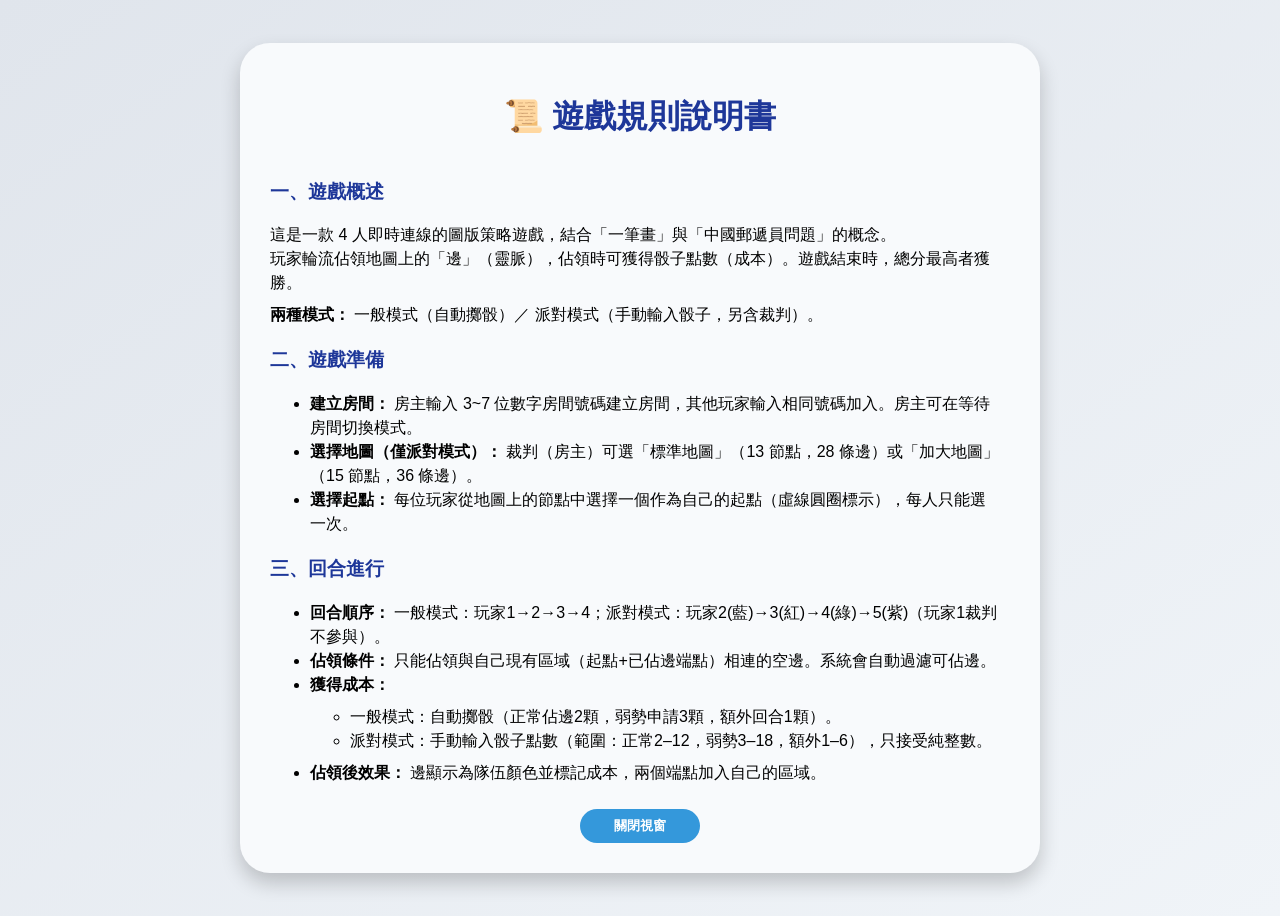
==== rules.html @ 401da44b "rules.html" ====
<!DOCTYPE html>
<html lang="zh-TW">
<head>
    <meta charset="UTF-8">
    <meta name="viewport" content="width=device-width, initial-scale=1.0">
    <title>遊戲規則 - 圖途論戰</title>
    <style>
        * {
            box-sizing: border-box;
            font-family: 'Segoe UI', Roboto, 'Helvetica Neue', sans-serif;
        }
        body {
            background: linear-gradient(145deg, #e0e5ec 0%, #f0f4f8 100%);
            padding: 20px;
            display: flex;
            justify-content: center;
            align-items: center;
            min-height: 100vh;
        }
        .rules-container {
            max-width: 800px;
            background: #f8fafc;
            border-radius: 30px;
            padding: 30px;
            box-shadow: 0 10px 20px rgba(0,0,0,0.2);
        }
        h1 {
            text-align: center;
            color: #1e3799;
            margin-bottom: 20px;
        }
        .rules-scroll {
            max-height: 70vh;
            overflow-y: auto;
            padding-right: 10px;
        }
        h3 {
            color: #1e3799;
            margin-top: 20px;
        }
        p, ul {
            font-size: 1rem;
            line-height: 1.5;
            margin: 8px 0;
        }
        .close-btn {
            display: block;
            width: 120px;
            margin: 20px auto 0;
            padding: 8px 16px;
            background: #3498db;
            color: white;
            border: none;
            border-radius: 30px;
            cursor: pointer;
            text-align: center;
            font-weight: bold;
        }
        .close-btn:hover {
            background: #2980b9;
        }
    </style>
</head>
<body>
    <div class="rules-container">
        <h1>📜 遊戲規則說明書</h1>
        <div class="rules-scroll">
            <h3>一、遊戲概述</h3>
            <p>這是一款 4 人即時連線的圖版策略遊戲，結合「一筆畫」與「中國郵遞員問題」的概念。<br>
            玩家輪流佔領地圖上的「邊」（靈脈），佔領時可獲得骰子點數（成本）。遊戲結束時，總分最高者獲勝。</p>
            <p><strong>兩種模式：</strong> 一般模式（自動擲骰）／ 派對模式（手動輸入骰子，另含裁判）。</p>

            <h3>二、遊戲準備</h3>
            <ul>
                <li><strong>建立房間：</strong> 房主輸入 3~7 位數字房間號碼建立房間，其他玩家輸入相同號碼加入。房主可在等待房間切換模式。</li>
                <li><strong>選擇地圖（僅派對模式）：</strong> 裁判（房主）可選「標準地圖」（13 節點，28 條邊）或「加大地圖」（15 節點，36 條邊）。</li>
                <li><strong>選擇起點：</strong> 每位玩家從地圖上的節點中選擇一個作為自己的起點（虛線圓圈標示），每人只能選一次。</li>
            </ul>

            <h3>三、回合進行</h3>
            <ul>
                <li><strong>回合順序：</strong> 一般模式：玩家1→2→3→4；派對模式：玩家2(藍)→3(紅)→4(綠)→5(紫)（玩家1裁判不參與）。</li>
                <li><strong>佔領條件：</strong> 只能佔領與自己現有區域（起點+已佔邊端點）相連的空邊。系統會自動過濾可佔邊。</li>
                <li><strong>獲得成本：</strong>
                    <ul>
                        <li>一般模式：自動擲骰（正常佔邊2顆，弱勢申請3顆，額外回合1顆）。</li>
                        <li>派對模式：手動輸入骰子點數（範圍：正常2–12，弱勢3–18，額外1–6），只接受純整數。</li>
                    </ul>
                </li>
                <li><strong>佔領後效果：</strong> 邊顯示為隊伍顏色並標記成本，兩個端點加入自己的區域。</li>
            </ul>

            <h3>四、弱勢方逆襲機制（盟約宣誓）</h3>
            <ul>
                <li><strong>觸發條件：</strong> 輪到你時沒有任何可佔領的邊，自動進入弱勢申請階段。</li>
                <li><strong>申請規則：</strong> 可向與自己相鄰的強勢方邊提出申請，但該邊不能是「橋」（會使對方圖形分裂），且同一回合內同一條邊只能被申請一次。</li>
                <li><strong>結果：</strong> 弱勢方獲得該邊並擲骰；被佔方獲得一次額外回合（擲1顆骰子）；額外回合結束後恢復正常順序。</li>
            </ul>

            <h3>五、遊戲結束與結算</h3>
            <ul>
                <li>所有邊被佔滿後遊戲結束。</li>
                <li>結算畫面顯示每位玩家的佔領邊數、總成本，並繪製自己佔領的圖形。</li>
                <li>派對模式額外顯示「邊成本列表」：一般玩家只看自己的邊；裁判看所有邊（含隊伍名稱）。</li>
            </ul>

            <h3>六、派對模式專屬功能（裁判）</h3>
            <ul>
                <li>裁判擁有全局視野，畫面顯示回合彩色圓圈。</li>
                <li>裁判可點擊「返回上一步」回滾到上次行動，讓該玩家重新選擇邊與輸入成本。</li>
            </ul>

            <h3>七、其他規則</h3>
            <ul>
                <li>顏色對應固定：一般模式玩家1藍、2紅、3綠、4紫；派對模式玩家1裁判、2藍、3紅、4綠、5紫。</li>
                <li>地圖差異：標準版13節點28邊，加大版15節點36邊（新增N、O及8條邊）。</li>
                <li>房間若無任何玩家且超過5分鐘無活動，自動刪除。</li>
            </ul>

            <h3>八、勝利條件</h3>
            <p>總成本最高者獲勝；同分則佔邊數多者勝；仍相同則並列冠軍。</p>
        </div>
        <button class="close-btn" onclick="window.close()">關閉視窗</button>
    </div>
</body>
</html>
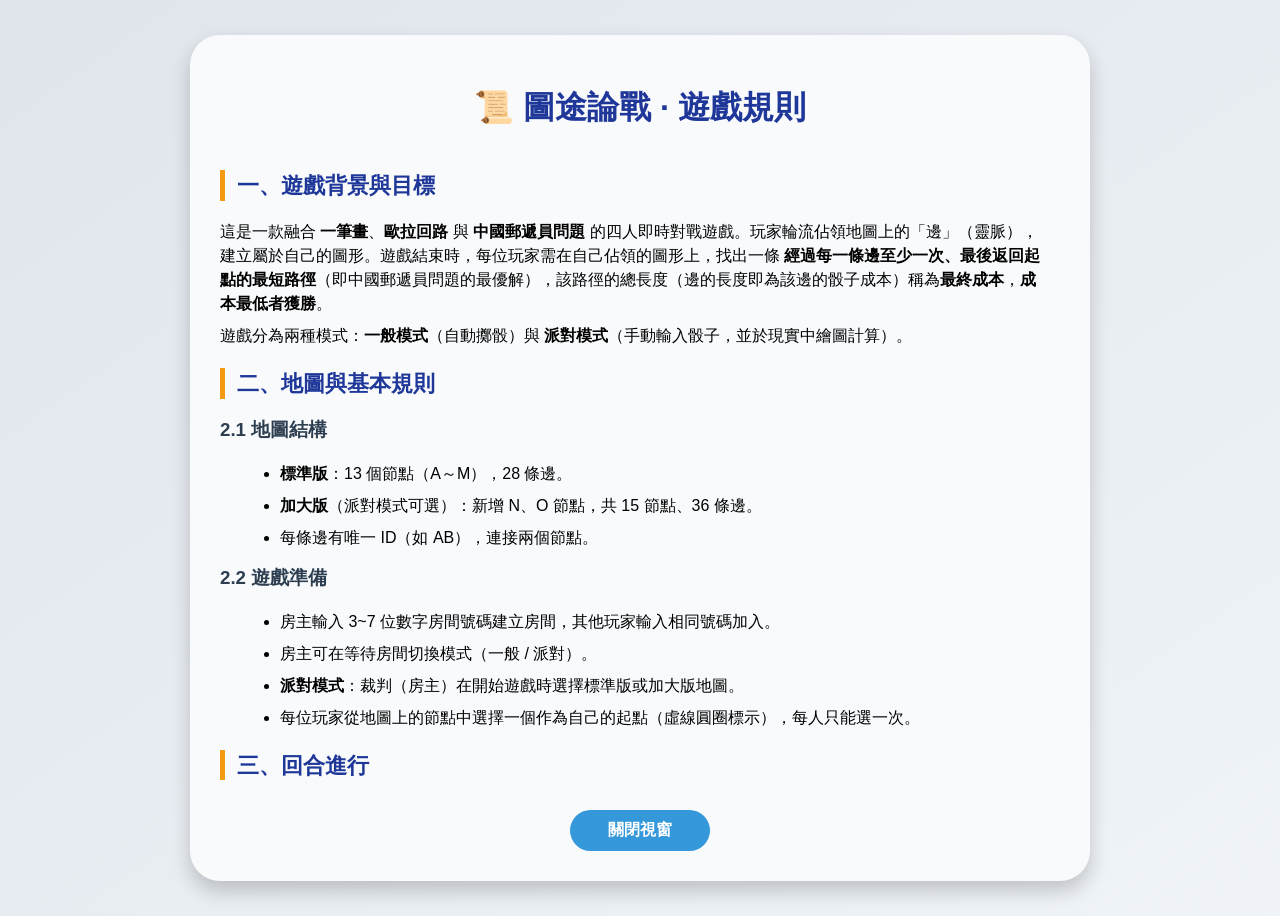
==== commit 18922278: "rules.html" ====
--- a/rules.html
+++ b/rules.html
@@ -3,7 +3,7 @@
 <head>
     <meta charset="UTF-8">
     <meta name="viewport" content="width=device-width, initial-scale=1.0">
-    <title>遊戲規則 - 圖途論戰</title>
+    <title>遊戲規則 - 圖途論戰 Graph Rivals</title>
     <style>
         * {
             box-sizing: border-box;
@@ -18,7 +18,7 @@
             min-height: 100vh;
         }
         .rules-container {
-            max-width: 800px;
+            max-width: 900px;
             background: #f8fafc;
             border-radius: 30px;
             padding: 30px;
@@ -34,91 +34,145 @@
             overflow-y: auto;
             padding-right: 10px;
         }
-        h3 {
+        h2 {
             color: #1e3799;
             margin-top: 20px;
+            font-size: 1.4rem;
+            border-left: 5px solid #f39c12;
+            padding-left: 12px;
         }
-        p, ul {
+        h3 {
+            color: #2c3e50;
+            margin-top: 15px;
+        }
+        p, li {
             font-size: 1rem;
             line-height: 1.5;
             margin: 8px 0;
         }
+        ul, ol {
+            margin: 8px 0 8px 20px;
+        }
+        .highlight {
+            background: #f1c40f20;
+            padding: 2px 6px;
+            border-radius: 12px;
+            font-weight: bold;
+            color: #e67e22;
+        }
+        .note {
+            background: #ecf0f1;
+            padding: 12px;
+            border-radius: 20px;
+            margin: 15px 0;
+            border-left: 4px solid #e74c3c;
+        }
         .close-btn {
             display: block;
-            width: 120px;
-            margin: 20px auto 0;
-            padding: 8px 16px;
+            width: 140px;
+            margin: 30px auto 0;
+            padding: 10px 20px;
             background: #3498db;
             color: white;
             border: none;
-            border-radius: 30px;
+            border-radius: 40px;
             cursor: pointer;
             text-align: center;
             font-weight: bold;
+            font-size: 1rem;
+            transition: 0.2s;
         }
         .close-btn:hover {
             background: #2980b9;
+            transform: scale(1.02);
         }
     </style>
 </head>
 <body>
     <div class="rules-container">
-        <h1>📜 遊戲規則說明書</h1>
+        <h1>📜 圖途論戰 · 遊戲規則</h1>
         <div class="rules-scroll">
-            <h3>一、遊戲概述</h3>
-            <p>這是一款 4 人即時連線的圖版策略遊戲，結合「一筆畫」與「中國郵遞員問題」的概念。<br>
-            玩家輪流佔領地圖上的「邊」（靈脈），佔領時可獲得骰子點數（成本）。遊戲結束時，總分最高者獲勝。</p>
-            <p><strong>兩種模式：</strong> 一般模式（自動擲骰）／ 派對模式（手動輸入骰子，另含裁判）。</p>
+            <h2>一、遊戲背景與目標</h2>
+            <p>這是一款融合 <strong>一筆畫</strong>、<strong>歐拉回路</strong> 與 <strong>中國郵遞員問題</strong> 的四人即時對戰遊戲。玩家輪流佔領地圖上的「邊」（靈脈），建立屬於自己的圖形。遊戲結束時，每位玩家需在自己佔領的圖形上，找出一條 <strong>經過每一條邊至少一次、最後返回起點的最短路徑</strong>（即中國郵遞員問題的最優解），該路徑的總長度（邊的長度即為該邊的骰子成本）稱為<strong>最終成本</strong>，<strong>成本最低者獲勝</strong>。</p>
+            <p>遊戲分為兩種模式：<strong>一般模式</strong>（自動擲骰）與 <strong>派對模式</strong>（手動輸入骰子，並於現實中繪圖計算）。</p>
 
-            <h3>二、遊戲準備</h3>
+            <h2>二、地圖與基本規則</h2>
+            <h3>2.1 地圖結構</h3>
             <ul>
-                <li><strong>建立房間：</strong> 房主輸入 3~7 位數字房間號碼建立房間，其他玩家輸入相同號碼加入。房主可在等待房間切換模式。</li>
-                <li><strong>選擇地圖（僅派對模式）：</strong> 裁判（房主）可選「標準地圖」（13 節點，28 條邊）或「加大地圖」（15 節點，36 條邊）。</li>
-                <li><strong>選擇起點：</strong> 每位玩家從地圖上的節點中選擇一個作為自己的起點（虛線圓圈標示），每人只能選一次。</li>
+                <li><strong>標準版</strong>：13 個節點（A～M），28 條邊。</li>
+                <li><strong>加大版</strong>（派對模式可選）：新增 N、O 節點，共 15 節點、36 條邊。</li>
+                <li>每條邊有唯一 ID（如 AB），連接兩個節點。</li>
+            </ul>
+            <h3>2.2 遊戲準備</h3>
+            <ul>
+                <li>房主輸入 3~7 位數字房間號碼建立房間，其他玩家輸入相同號碼加入。</li>
+                <li>房主可在等待房間切換模式（一般 / 派對）。</li>
+                <li><strong>派對模式</strong>：裁判（房主）在開始遊戲時選擇標準版或加大版地圖。</li>
+                <li>每位玩家從地圖上的節點中選擇一個作為自己的起點（虛線圓圈標示），每人只能選一次。</li>
             </ul>
 
-            <h3>三、回合進行</h3>
+            <h2>三、回合進行</h2>
+            <h3>3.1 回合順序</h3>
             <ul>
-                <li><strong>回合順序：</strong> 一般模式：玩家1→2→3→4；派對模式：玩家2(藍)→3(紅)→4(綠)→5(紫)（玩家1裁判不參與）。</li>
-                <li><strong>佔領條件：</strong> 只能佔領與自己現有區域（起點+已佔邊端點）相連的空邊。系統會自動過濾可佔邊。</li>
-                <li><strong>獲得成本：</strong>
+                <li><strong>一般模式</strong>：玩家1 → 玩家2 → 玩家3 → 玩家4 → 循環。</li>
+                <li><strong>派對模式</strong>：玩家2(藍) → 玩家3(紅) → 玩家4(綠) → 玩家5(紫) → 循環（玩家1為裁判，不參與）。</li>
+            </ul>
+            <h3>3.2 佔領條件</h3>
+            <p>只能佔領 <strong>與自己現有區域相連的空邊</strong>。現有區域 = 自己的起點 + 已佔邊的兩個端點。系統會自動過濾可佔邊。</p>
+            <h3>3.3 獲得成本（骰子點數）</h3>
+            <ul>
+                <li><strong>一般模式</strong>：自動擲骰（正常佔邊 2 顆，弱勢申請 3 顆，額外回合 1 顆）。</li>
+                <li><strong>派對模式</strong>：手動輸入骰子點數（範圍：正常 2–12，弱勢 3–18，額外 1–6），<span class="highlight">只接受純整數</span>。</li>
+            </ul>
+            <h3>3.4 佔領後效果</h3>
+            <p>該邊顯示為自己的隊伍顏色，並標記成本（例如 <code>AB (7)</code>）。該邊的兩個端點加入自己的區域。</p>
+
+            <h2>四、弱勢方逆襲機制（盟約宣誓）</h2>
+            <ul>
+                <li><strong>觸發條件</strong>：輪到你時沒有任何可佔領的邊，自動進入「弱勢申請階段」。</li>
+                <li><strong>申請規則</strong>：可向與自己相鄰的強勢方邊提出申請，但該邊不能是「橋」（移除後會使強勢方圖形分裂成兩個有邊的部分），且<strong>同一回合內同一條邊只能被申請一次</strong>。</li>
+                <li><strong>結果</strong>：
                     <ul>
-                        <li>一般模式：自動擲骰（正常佔邊2顆，弱勢申請3顆，額外回合1顆）。</li>
-                        <li>派對模式：手動輸入骰子點數（範圍：正常2–12，弱勢3–18，額外1–6），只接受純整數。</li>
+                        <li>弱勢方獲得該邊，並擲三顆骰子（派對模式手動輸入 3-18）作為成本。</li>
+                        <li>被佔方獲得一次<strong>額外回合</strong>（只需擲一顆骰子）。</li>
+                        <li>額外回合結束後，回合順序恢復正常。</li>
                     </ul>
                 </li>
-                <li><strong>佔領後效果：</strong> 邊顯示為隊伍顏色並標記成本，兩個端點加入自己的區域。</li>
             </ul>
 
-            <h3>四、弱勢方逆襲機制（盟約宣誓）</h3>
+            <h2>五、遊戲結束與結算</h2>
             <ul>
-                <li><strong>觸發條件：</strong> 輪到你時沒有任何可佔領的邊，自動進入弱勢申請階段。</li>
-                <li><strong>申請規則：</strong> 可向與自己相鄰的強勢方邊提出申請，但該邊不能是「橋」（會使對方圖形分裂），且同一回合內同一條邊只能被申請一次。</li>
-                <li><strong>結果：</strong> 弱勢方獲得該邊並擲骰；被佔方獲得一次額外回合（擲1顆骰子）；額外回合結束後恢復正常順序。</li>
+                <li>所有邊被佔滿後遊戲結束。</li>
+                <li>結算畫面顯示每位玩家的佔領邊數、骰子總成本（僅供參考），並繪製自己佔領的圖形。</li>
+                <li><strong>派對模式</strong>額外顯示「邊成本列表」：一般玩家只看自己的邊；裁判看所有邊（含隊伍名稱）。</li>
             </ul>
 
-            <h3>五、遊戲結束與結算</h3>
+            <div class="note">
+                <strong>⭐ 核心：中國郵遞員問題（最終勝負依據）</strong><br>
+                遊戲中累計的骰子成本僅為參考，<strong>不是最終勝負依據</strong>。真正的勝利取決於玩家在自己佔領的圖形上，能否找出<strong>經過每一條邊至少一次、最後返回起點的最短路徑</strong>（即中國郵遞員問題的最優解）。該路徑的總長度（邊的長度即為該邊的骰子成本）稱為<strong>最終成本</strong>，<strong>成本最低者獲勝</strong>。
+            </div>
+
+            <h2>六、派對模式專屬功能（裁判）</h2>
             <ul>
-                <li>所有邊被佔滿後遊戲結束。</li>
-                <li>結算畫面顯示每位玩家的佔領邊數、總成本，並繪製自己佔領的圖形。</li>
-                <li>派對模式額外顯示「邊成本列表」：一般玩家只看自己的邊；裁判看所有邊（含隊伍名稱）。</li>
+                <li>裁判不參與遊戲，擁有全局視野，可觀察所有玩家的圖形與邊成本。</li>
+                <li>裁判畫面顯示彩色圓圈，內含當前回合隊伍的第一個字（藍、紅、綠、紫），圓圈背景色與隊伍顏色一致。</li>
+                <li>裁判可點擊「返回上一步」回滾到上次行動，讓該回合玩家重新選擇邊與輸入成本。</li>
             </ul>
 
-            <h3>六、派對模式專屬功能（裁判）</h3>
+            <h2>七、其他規則</h2>
             <ul>
-                <li>裁判擁有全局視野，畫面顯示回合彩色圓圈。</li>
-                <li>裁判可點擊「返回上一步」回滾到上次行動，讓該玩家重新選擇邊與輸入成本。</li>
+                <li><strong>顏色對應固定</strong>：一般模式玩家1藍、2紅、3綠、4紫；派對模式玩家1裁判、2藍、3紅、4綠、5紫。</li>
+                <li><strong>房間自動清理</strong>：若房間無任何玩家且超過 5 分鐘無活動，會自動刪除。</li>
+                <li><strong>再玩一次</strong>：結算頁面提供「再玩一次」按鈕，重置遊戲但保留所有玩家，重新開始新對局。</li>
             </ul>
 
-            <h3>七、其他規則</h3>
-            <ul>
-                <li>顏色對應固定：一般模式玩家1藍、2紅、3綠、4紫；派對模式玩家1裁判、2藍、3紅、4綠、5紫。</li>
-                <li>地圖差異：標準版13節點28邊，加大版15節點36邊（新增N、O及8條邊）。</li>
-                <li>房間若無任何玩家且超過5分鐘無活動，自動刪除。</li>
-            </ul>
-
-            <h3>八、勝利條件</h3>
-            <p>總成本最高者獲勝；同分則佔邊數多者勝；仍相同則並列冠軍。</p>
+            <h2>八、勝利條件（總結）</h2>
+            <ol>
+                <li><strong>佔領階段</strong>：輪流佔邊，累積骰子成本（僅為參考值）。</li>
+                <li><strong>結算階段</strong>：玩家在<span class="highlight">現實生活中（紙上）</span>對自己的佔邊圖形求解中國郵遞員問題，得到最優路徑的總成本。</li>
+                <li><strong>比較成本</strong>：總成本最低者獲勝；若同分，則佔領邊數多者勝；仍相同則並列冠軍。</li>
+            </ol>
+            <p style="margin-top: 20px; text-align: center;">🎉 祝各位玩家運籌帷幄，畫出屬於自己的最優回路！ 🎉</p>
         </div>
         <button class="close-btn" onclick="window.close()">關閉視窗</button>
     </div>
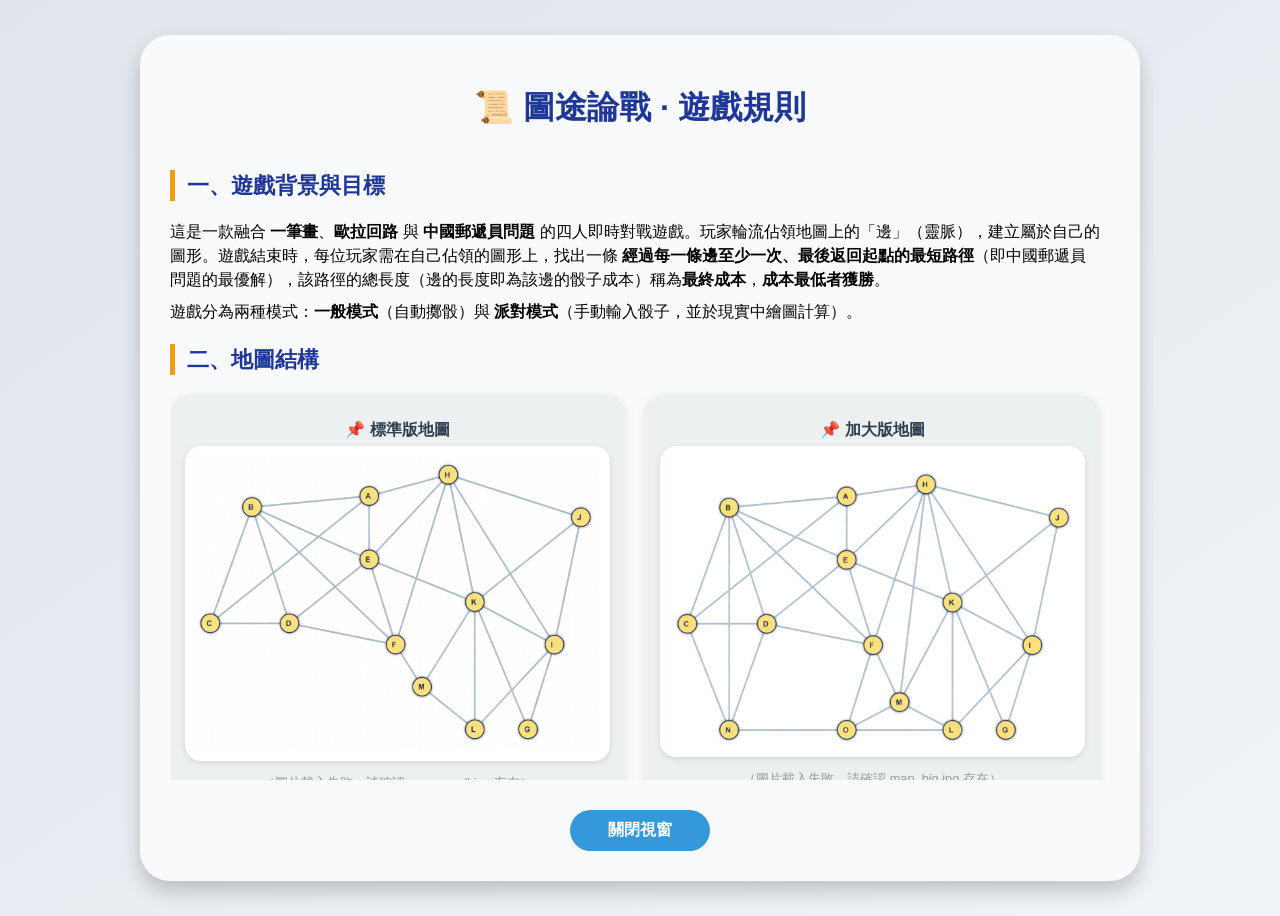
==== commit 5edb860e: "rules.html" ====
--- a/rules.html
+++ b/rules.html
@@ -18,7 +18,7 @@
             min-height: 100vh;
         }
         .rules-container {
-            max-width: 900px;
+            max-width: 1000px;
             background: #f8fafc;
             border-radius: 30px;
             padding: 30px;
@@ -52,6 +52,34 @@
         }
         ul, ol {
             margin: 8px 0 8px 20px;
+        }
+        .map-container {
+            display: flex;
+            flex-wrap: wrap;
+            justify-content: space-around;
+            gap: 20px;
+            margin: 20px 0;
+        }
+        .map-card {
+            flex: 1;
+            min-width: 250px;
+            background: #ecf0f1;
+            border-radius: 20px;
+            padding: 15px;
+            text-align: center;
+            box-shadow: 0 2px 8px rgba(0,0,0,0.1);
+        }
+        .map-card img {
+            max-width: 100%;
+            height: auto;
+            border-radius: 16px;
+            background: white;
+            padding: 10px;
+            box-shadow: 0 2px 6px rgba(0,0,0,0.1);
+        }
+        .map-card h4 {
+            margin: 10px 0 5px;
+            color: #2c3e50;
         }
         .highlight {
             background: #f1c40f20;
@@ -96,14 +124,23 @@
             <p>這是一款融合 <strong>一筆畫</strong>、<strong>歐拉回路</strong> 與 <strong>中國郵遞員問題</strong> 的四人即時對戰遊戲。玩家輪流佔領地圖上的「邊」（靈脈），建立屬於自己的圖形。遊戲結束時，每位玩家需在自己佔領的圖形上，找出一條 <strong>經過每一條邊至少一次、最後返回起點的最短路徑</strong>（即中國郵遞員問題的最優解），該路徑的總長度（邊的長度即為該邊的骰子成本）稱為<strong>最終成本</strong>，<strong>成本最低者獲勝</strong>。</p>
             <p>遊戲分為兩種模式：<strong>一般模式</strong>（自動擲骰）與 <strong>派對模式</strong>（手動輸入骰子，並於現實中繪圖計算）。</p>
 
-            <h2>二、地圖與基本規則</h2>
-            <h3>2.1 地圖結構</h3>
-            <ul>
-                <li><strong>標準版</strong>：13 個節點（A～M），28 條邊。</li>
-                <li><strong>加大版</strong>（派對模式可選）：新增 N、O 節點，共 15 節點、36 條邊。</li>
-                <li>每條邊有唯一 ID（如 AB），連接兩個節點。</li>
-            </ul>
-            <h3>2.2 遊戲準備</h3>
+            <h2>二、地圖結構</h2>
+            <div class="map-container">
+                <div class="map-card">
+                    <h4>📌 標準版地圖</h4>
+                    <img src="map_small.jpg" alt="標準版地圖" onerror="this.style.display='none'; this.nextSibling?.style.display='block';">
+                    <p style="color: #999; font-size: 0.8rem;">（圖片載入失敗，請確認 map_small.jpg 存在）</p>
+                    <p>13 個節點（A～M），28 條邊</p>
+                </div>
+                <div class="map-card">
+                    <h4>📌 加大版地圖</h4>
+                    <img src="map_big.jpg" alt="加大版地圖" onerror="this.style.display='none'; this.nextSibling?.style.display='block';">
+                    <p style="color: #999; font-size: 0.8rem;">（圖片載入失敗，請確認 map_big.jpg 存在）</p>
+                    <p>15 個節點（A～M 加 N、O），36 條邊</p>
+                </div>
+            </div>
+
+            <h2>三、遊戲準備</h2>
             <ul>
                 <li>房主輸入 3~7 位數字房間號碼建立房間，其他玩家輸入相同號碼加入。</li>
                 <li>房主可在等待房間切換模式（一般 / 派對）。</li>
@@ -111,23 +148,23 @@
                 <li>每位玩家從地圖上的節點中選擇一個作為自己的起點（虛線圓圈標示），每人只能選一次。</li>
             </ul>
 
-            <h2>三、回合進行</h2>
-            <h3>3.1 回合順序</h3>
+            <h2>四、回合進行</h2>
+            <h3>4.1 回合順序</h3>
             <ul>
                 <li><strong>一般模式</strong>：玩家1 → 玩家2 → 玩家3 → 玩家4 → 循環。</li>
                 <li><strong>派對模式</strong>：玩家2(藍) → 玩家3(紅) → 玩家4(綠) → 玩家5(紫) → 循環（玩家1為裁判，不參與）。</li>
             </ul>
-            <h3>3.2 佔領條件</h3>
+            <h3>4.2 佔領條件</h3>
             <p>只能佔領 <strong>與自己現有區域相連的空邊</strong>。現有區域 = 自己的起點 + 已佔邊的兩個端點。系統會自動過濾可佔邊。</p>
-            <h3>3.3 獲得成本（骰子點數）</h3>
+            <h3>4.3 獲得成本（骰子點數）</h3>
             <ul>
                 <li><strong>一般模式</strong>：自動擲骰（正常佔邊 2 顆，弱勢申請 3 顆，額外回合 1 顆）。</li>
                 <li><strong>派對模式</strong>：手動輸入骰子點數（範圍：正常 2–12，弱勢 3–18，額外 1–6），<span class="highlight">只接受純整數</span>。</li>
             </ul>
-            <h3>3.4 佔領後效果</h3>
+            <h3>4.4 佔領後效果</h3>
             <p>該邊顯示為自己的隊伍顏色，並標記成本（例如 <code>AB (7)</code>）。該邊的兩個端點加入自己的區域。</p>
 
-            <h2>四、弱勢方逆襲機制（盟約宣誓）</h2>
+            <h2>五、弱勢方逆襲機制（盟約宣誓）</h2>
             <ul>
                 <li><strong>觸發條件</strong>：輪到你時沒有任何可佔領的邊，自動進入「弱勢申請階段」。</li>
                 <li><strong>申請規則</strong>：可向與自己相鄰的強勢方邊提出申請，但該邊不能是「橋」（移除後會使強勢方圖形分裂成兩個有邊的部分），且<strong>同一回合內同一條邊只能被申請一次</strong>。</li>
@@ -140,7 +177,7 @@
                 </li>
             </ul>
 
-            <h2>五、遊戲結束與結算</h2>
+            <h2>六、遊戲結束與結算</h2>
             <ul>
                 <li>所有邊被佔滿後遊戲結束。</li>
                 <li>結算畫面顯示每位玩家的佔領邊數、骰子總成本（僅供參考），並繪製自己佔領的圖形。</li>
@@ -152,21 +189,21 @@
                 遊戲中累計的骰子成本僅為參考，<strong>不是最終勝負依據</strong>。真正的勝利取決於玩家在自己佔領的圖形上，能否找出<strong>經過每一條邊至少一次、最後返回起點的最短路徑</strong>（即中國郵遞員問題的最優解）。該路徑的總長度（邊的長度即為該邊的骰子成本）稱為<strong>最終成本</strong>，<strong>成本最低者獲勝</strong>。
             </div>
 
-            <h2>六、派對模式專屬功能（裁判）</h2>
+            <h2>七、派對模式專屬功能（裁判）</h2>
             <ul>
                 <li>裁判不參與遊戲，擁有全局視野，可觀察所有玩家的圖形與邊成本。</li>
                 <li>裁判畫面顯示彩色圓圈，內含當前回合隊伍的第一個字（藍、紅、綠、紫），圓圈背景色與隊伍顏色一致。</li>
                 <li>裁判可點擊「返回上一步」回滾到上次行動，讓該回合玩家重新選擇邊與輸入成本。</li>
             </ul>
 
-            <h2>七、其他規則</h2>
+            <h2>八、其他規則</h2>
             <ul>
                 <li><strong>顏色對應固定</strong>：一般模式玩家1藍、2紅、3綠、4紫；派對模式玩家1裁判、2藍、3紅、4綠、5紫。</li>
                 <li><strong>房間自動清理</strong>：若房間無任何玩家且超過 5 分鐘無活動，會自動刪除。</li>
                 <li><strong>再玩一次</strong>：結算頁面提供「再玩一次」按鈕，重置遊戲但保留所有玩家，重新開始新對局。</li>
             </ul>
 
-            <h2>八、勝利條件（總結）</h2>
+            <h2>九、勝利條件（總結）</h2>
             <ol>
                 <li><strong>佔領階段</strong>：輪流佔邊，累積骰子成本（僅為參考值）。</li>
                 <li><strong>結算階段</strong>：玩家在<span class="highlight">現實生活中（紙上）</span>對自己的佔邊圖形求解中國郵遞員問題，得到最優路徑的總成本。</li>
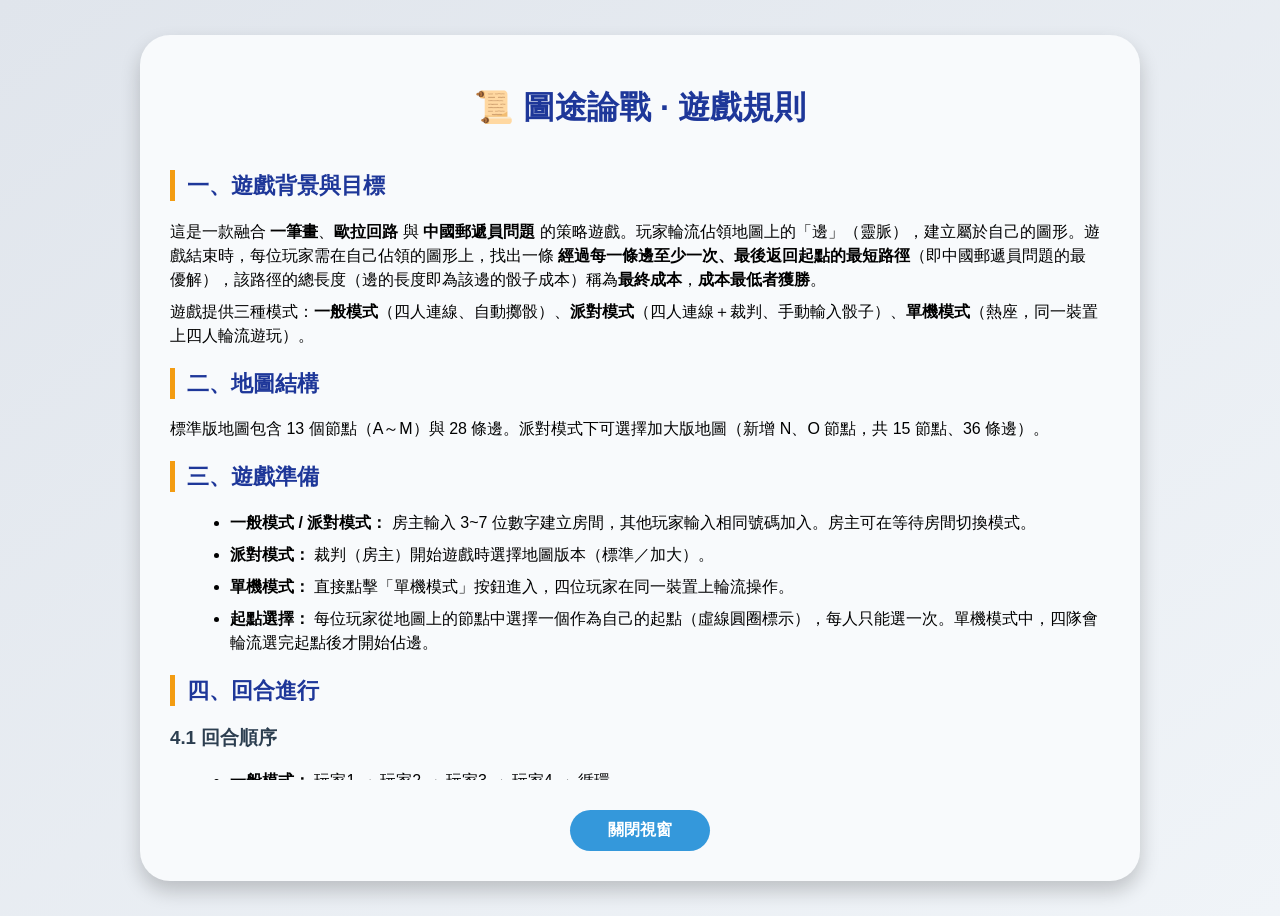
==== commit 82006470: "rules.html" ====
--- a/rules.html
+++ b/rules.html
@@ -53,34 +53,6 @@
         ul, ol {
             margin: 8px 0 8px 20px;
         }
-        .map-container {
-            display: flex;
-            flex-wrap: wrap;
-            justify-content: space-around;
-            gap: 20px;
-            margin: 20px 0;
-        }
-        .map-card {
-            flex: 1;
-            min-width: 250px;
-            background: #ecf0f1;
-            border-radius: 20px;
-            padding: 15px;
-            text-align: center;
-            box-shadow: 0 2px 8px rgba(0,0,0,0.1);
-        }
-        .map-card img {
-            max-width: 100%;
-            height: auto;
-            border-radius: 16px;
-            background: white;
-            padding: 10px;
-            box-shadow: 0 2px 6px rgba(0,0,0,0.1);
-        }
-        .map-card h4 {
-            margin: 10px 0 5px;
-            color: #2c3e50;
-        }
         .highlight {
             background: #f1c40f20;
             padding: 2px 6px;
@@ -121,56 +93,45 @@
         <h1>📜 圖途論戰 · 遊戲規則</h1>
         <div class="rules-scroll">
             <h2>一、遊戲背景與目標</h2>
-            <p>這是一款融合 <strong>一筆畫</strong>、<strong>歐拉回路</strong> 與 <strong>中國郵遞員問題</strong> 的四人即時對戰遊戲。玩家輪流佔領地圖上的「邊」（靈脈），建立屬於自己的圖形。遊戲結束時，每位玩家需在自己佔領的圖形上，找出一條 <strong>經過每一條邊至少一次、最後返回起點的最短路徑</strong>（即中國郵遞員問題的最優解），該路徑的總長度（邊的長度即為該邊的骰子成本）稱為<strong>最終成本</strong>，<strong>成本最低者獲勝</strong>。</p>
-            <p>遊戲分為兩種模式：<strong>一般模式</strong>（自動擲骰）與 <strong>派對模式</strong>（手動輸入骰子，並於現實中繪圖計算）。</p>
+            <p>這是一款融合 <strong>一筆畫</strong>、<strong>歐拉回路</strong> 與 <strong>中國郵遞員問題</strong> 的策略遊戲。玩家輪流佔領地圖上的「邊」（靈脈），建立屬於自己的圖形。遊戲結束時，每位玩家需在自己佔領的圖形上，找出一條 <strong>經過每一條邊至少一次、最後返回起點的最短路徑</strong>（即中國郵遞員問題的最優解），該路徑的總長度（邊的長度即為該邊的骰子成本）稱為<strong>最終成本</strong>，<strong>成本最低者獲勝</strong>。</p>
+            <p>遊戲提供三種模式：<strong>一般模式</strong>（四人連線、自動擲骰）、<strong>派對模式</strong>（四人連線＋裁判、手動輸入骰子）、<strong>單機模式</strong>（熱座，同一裝置上四人輪流遊玩）。</p>
 
             <h2>二、地圖結構</h2>
-            <div class="map-container">
-                <div class="map-card">
-                    <h4>📌 標準版地圖</h4>
-                    <img src="map_small.jpg" alt="標準版地圖" onerror="this.style.display='none'; this.nextSibling?.style.display='block';">
-                    <p style="color: #999; font-size: 0.8rem;">（圖片載入失敗，請確認 map_small.jpg 存在）</p>
-                    <p>13 個節點（A～M），28 條邊</p>
-                </div>
-                <div class="map-card">
-                    <h4>📌 加大版地圖</h4>
-                    <img src="map_big.jpg" alt="加大版地圖" onerror="this.style.display='none'; this.nextSibling?.style.display='block';">
-                    <p style="color: #999; font-size: 0.8rem;">（圖片載入失敗，請確認 map_big.jpg 存在）</p>
-                    <p>15 個節點（A～M 加 N、O），36 條邊</p>
-                </div>
-            </div>
+            <p>標準版地圖包含 13 個節點（A～M）與 28 條邊。派對模式下可選擇加大版地圖（新增 N、O 節點，共 15 節點、36 條邊）。</p>
 
             <h2>三、遊戲準備</h2>
             <ul>
-                <li>房主輸入 3~7 位數字房間號碼建立房間，其他玩家輸入相同號碼加入。</li>
-                <li>房主可在等待房間切換模式（一般 / 派對）。</li>
-                <li><strong>派對模式</strong>：裁判（房主）在開始遊戲時選擇標準版或加大版地圖。</li>
-                <li>每位玩家從地圖上的節點中選擇一個作為自己的起點（虛線圓圈標示），每人只能選一次。</li>
+                <li><strong>一般模式 / 派對模式：</strong> 房主輸入 3~7 位數字建立房間，其他玩家輸入相同號碼加入。房主可在等待房間切換模式。</li>
+                <li><strong>派對模式：</strong> 裁判（房主）開始遊戲時選擇地圖版本（標準／加大）。</li>
+                <li><strong>單機模式：</strong> 直接點擊「單機模式」按鈕進入，四位玩家在同一裝置上輪流操作。</li>
+                <li><strong>起點選擇：</strong> 每位玩家從地圖上的節點中選擇一個作為自己的起點（虛線圓圈標示），每人只能選一次。單機模式中，四隊會輪流選完起點後才開始佔邊。</li>
             </ul>
 
             <h2>四、回合進行</h2>
             <h3>4.1 回合順序</h3>
             <ul>
-                <li><strong>一般模式</strong>：玩家1 → 玩家2 → 玩家3 → 玩家4 → 循環。</li>
-                <li><strong>派對模式</strong>：玩家2(藍) → 玩家3(紅) → 玩家4(綠) → 玩家5(紫) → 循環（玩家1為裁判，不參與）。</li>
+                <li><strong>一般模式：</strong> 玩家1 → 玩家2 → 玩家3 → 玩家4 → 循環。</li>
+                <li><strong>派對模式：</strong> 玩家2(藍) → 玩家3(紅) → 玩家4(綠) → 玩家5(紫) → 循環（玩家1為裁判，不參與）。</li>
+                <li><strong>單機模式：</strong> 藍隊 → 紅隊 → 綠隊 → 紫隊 → 循環，佔邊後自動切換。</li>
             </ul>
             <h3>4.2 佔領條件</h3>
             <p>只能佔領 <strong>與自己現有區域相連的空邊</strong>。現有區域 = 自己的起點 + 已佔邊的兩個端點。系統會自動過濾可佔邊。</p>
             <h3>4.3 獲得成本（骰子點數）</h3>
             <ul>
-                <li><strong>一般模式</strong>：自動擲骰（正常佔邊 2 顆，弱勢申請 3 顆，額外回合 1 顆）。</li>
-                <li><strong>派對模式</strong>：手動輸入骰子點數（範圍：正常 2–12，弱勢 3–18，額外 1–6），<span class="highlight">只接受純整數</span>。</li>
+                <li><strong>一般模式：</strong> 自動擲骰（正常佔邊 2 顆，弱勢申請 3 顆，額外回合 1 顆）。</li>
+                <li><strong>派對模式：</strong> 手動輸入骰子點數（範圍：正常 2–12，弱勢 3–18，額外 1–6），<span class="highlight">只接受純整數</span>。</li>
+                <li><strong>單機模式：</strong> 手動輸入成本（範圍與派對模式相同）。</li>
             </ul>
             <h3>4.4 佔領後效果</h3>
             <p>該邊顯示為自己的隊伍顏色，並標記成本（例如 <code>AB (7)</code>）。該邊的兩個端點加入自己的區域。</p>
 
             <h2>五、弱勢方逆襲機制（盟約宣誓）</h2>
             <ul>
-                <li><strong>觸發條件</strong>：輪到你時沒有任何可佔領的邊，自動進入「弱勢申請階段」。</li>
-                <li><strong>申請規則</strong>：可向與自己相鄰的強勢方邊提出申請，但該邊不能是「橋」（移除後會使強勢方圖形分裂成兩個有邊的部分），且<strong>同一回合內同一條邊只能被申請一次</strong>。</li>
-                <li><strong>結果</strong>：
+                <li><strong>觸發條件：</strong> 輪到你時沒有任何可佔領的邊，自動進入「弱勢申請階段」。</li>
+                <li><strong>申請規則：</strong> 可向與自己相鄰的強勢方邊提出申請，但該邊不能是「關鍵橋」（移除後會使對方圖形分裂成兩個有邊的部分），且<strong>同一回合內同一條邊只能被申請一次</strong>。</li>
+                <li><strong>結果：</strong>
                     <ul>
-                        <li>弱勢方獲得該邊，並擲三顆骰子（派對模式手動輸入 3-18）作為成本。</li>
+                        <li>弱勢方獲得該邊，並擲三顆骰子（手動輸入 3-18）作為成本。</li>
                         <li>被佔方獲得一次<strong>額外回合</strong>（只需擲一顆骰子）。</li>
                         <li>額外回合結束後，回合順序恢復正常。</li>
                     </ul>
@@ -182,11 +143,13 @@
                 <li>所有邊被佔滿後遊戲結束。</li>
                 <li>結算畫面顯示每位玩家的佔領邊數、骰子總成本（僅供參考），並繪製自己佔領的圖形。</li>
                 <li><strong>派對模式</strong>額外顯示「邊成本列表」：一般玩家只看自己的邊；裁判看所有邊（含隊伍名稱）。</li>
+                <li><strong>單機模式</strong>結束時顯示排名，不彈窗。</li>
             </ul>
 
             <div class="note">
                 <strong>⭐ 核心：中國郵遞員問題（最終勝負依據）</strong><br>
-                遊戲中累計的骰子成本僅為參考，<strong>不是最終勝負依據</strong>。真正的勝利取決於玩家在自己佔領的圖形上，能否找出<strong>經過每一條邊至少一次、最後返回起點的最短路徑</strong>（即中國郵遞員問題的最優解）。該路徑的總長度（邊的長度即為該邊的骰子成本）稱為<strong>最終成本</strong>，<strong>成本最低者獲勝</strong>。
+                遊戲中累計的骰子成本僅為參考，<strong>不是最終勝負依據</strong>。真正的勝利取決於玩家在自己佔領的圖形上，能否找出<strong>經過每一條邊至少一次、最後返回起點的最短路徑</strong>（即中國郵遞員問題的最優解）。該路徑的總長度（邊的長度即為該邊的骰子成本）稱為<strong>最終成本</strong>，<strong>成本最低者獲勝</strong>。<br>
+                一般模式下，玩家可在紙上或自行計算；派對模式與單機模式鼓勵玩家在現實中繪圖並手動求解。
             </div>
 
             <h2>七、派對模式專屬功能（裁判）</h2>
@@ -196,18 +159,27 @@
                 <li>裁判可點擊「返回上一步」回滾到上次行動，讓該回合玩家重新選擇邊與輸入成本。</li>
             </ul>
 
-            <h2>八、其他規則</h2>
+            <h2>八、單機模式（熱座）補充說明</h2>
             <ul>
-                <li><strong>顏色對應固定</strong>：一般模式玩家1藍、2紅、3綠、4紫；派對模式玩家1裁判、2藍、3紅、4綠、5紫。</li>
-                <li><strong>房間自動清理</strong>：若房間無任何玩家且超過 5 分鐘無活動，會自動刪除。</li>
-                <li><strong>再玩一次</strong>：結算頁面提供「再玩一次」按鈕，重置遊戲但保留所有玩家，重新開始新對局。</li>
+                <li>四位玩家在同一裝置上輪流操作，無需 Firebase 連線。</li>
+                <li>起點選擇階段：依序讓藍、紅、綠、紫隊各自選一個起點（全部選完後才開始佔邊）。</li>
+                <li>佔邊階段：輪到該隊時，只能佔與自己區域相連的空邊，成本手動輸入。</li>
+                <li>弱勢申請規則與線上模式完全相同（禁止搶奪會分裂對方圖形的關鍵橋）。</li>
+                <li>遊戲結束後顯示排名（總成本低者勝），不彈窗，可重啟遊戲或返回主選單。</li>
             </ul>
 
-            <h2>九、勝利條件（總結）</h2>
+            <h2>九、其他規則</h2>
+            <ul>
+                <li><strong>顏色對應固定</strong>：一般模式玩家1藍、2紅、3綠、4紫；派對模式玩家1裁判、2藍、3紅、4綠、5紫；單機模式藍、紅、綠、紫。</li>
+                <li><strong>房間自動清理</strong>（連線模式）：若房間無任何玩家且超過 5 分鐘無活動，會自動刪除。</li>
+                <li><strong>再玩一次</strong>（連線模式）：結算頁面提供「再玩一次」按鈕，重置遊戲但保留所有玩家，重新開始新對局。</li>
+            </ul>
+
+            <h2>十、勝利條件（總結）</h2>
             <ol>
                 <li><strong>佔領階段</strong>：輪流佔邊，累積骰子成本（僅為參考值）。</li>
-                <li><strong>結算階段</strong>：玩家在<span class="highlight">現實生活中（紙上）</span>對自己的佔邊圖形求解中國郵遞員問題，得到最優路徑的總成本。</li>
-                <li><strong>比較成本</strong>：總成本最低者獲勝；若同分，則佔領邊數多者勝；仍相同則並列冠軍。</li>
+                <li><strong>結算階段</strong>：玩家在現實生活中（或紙上）對自己的佔邊圖形求解中國郵遞員問題，得到最優路徑的總成本。</li>
+                <li><strong>比較成本</strong>：總成本最低者獲勝。</li>
             </ol>
             <p style="margin-top: 20px; text-align: center;">🎉 祝各位玩家運籌帷幄，畫出屬於自己的最優回路！ 🎉</p>
         </div>
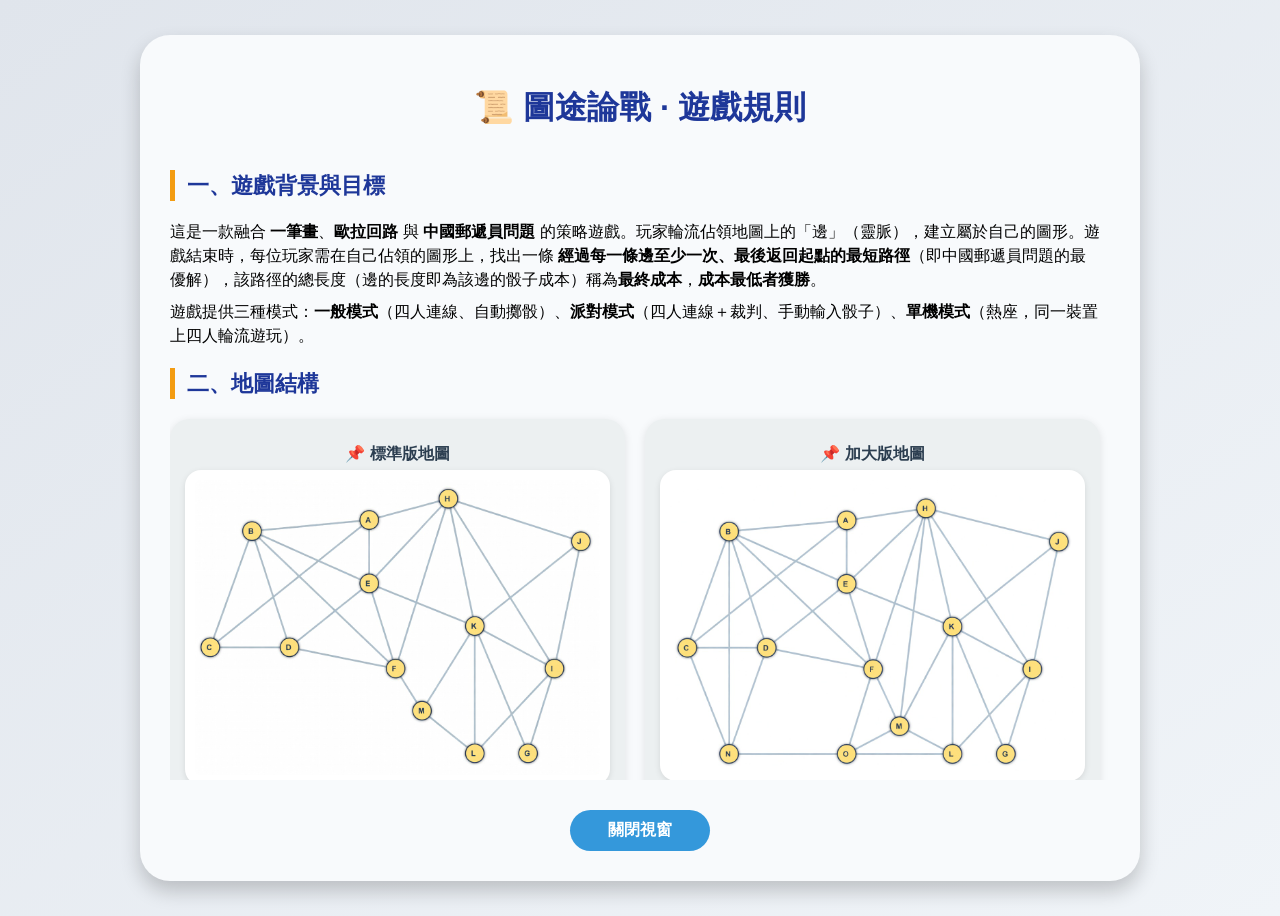
==== commit 1c00a4c4: "rules.html" ====
--- a/rules.html
+++ b/rules.html
@@ -66,6 +66,34 @@
             border-radius: 20px;
             margin: 15px 0;
             border-left: 4px solid #e74c3c;
+        }
+        .map-container {
+            display: flex;
+            flex-wrap: wrap;
+            justify-content: space-around;
+            gap: 20px;
+            margin: 20px 0;
+        }
+        .map-card {
+            flex: 1;
+            min-width: 250px;
+            background: #ecf0f1;
+            border-radius: 20px;
+            padding: 15px;
+            text-align: center;
+            box-shadow: 0 2px 8px rgba(0,0,0,0.1);
+        }
+        .map-card img {
+            max-width: 100%;
+            height: auto;
+            border-radius: 16px;
+            background: white;
+            padding: 10px;
+            box-shadow: 0 2px 6px rgba(0,0,0,0.1);
+        }
+        .map-card h4 {
+            margin: 10px 0 5px;
+            color: #2c3e50;
         }
         .close-btn {
             display: block;
@@ -97,7 +125,20 @@
             <p>遊戲提供三種模式：<strong>一般模式</strong>（四人連線、自動擲骰）、<strong>派對模式</strong>（四人連線＋裁判、手動輸入骰子）、<strong>單機模式</strong>（熱座，同一裝置上四人輪流遊玩）。</p>
 
             <h2>二、地圖結構</h2>
-            <p>標準版地圖包含 13 個節點（A～M）與 28 條邊。派對模式下可選擇加大版地圖（新增 N、O 節點，共 15 節點、36 條邊）。</p>
+            <div class="map-container">
+                <div class="map-card">
+                    <h4>📌 標準版地圖</h4>
+                    <img src="map_small.jpg" alt="標準版地圖" onerror="this.style.display='none'; this.nextSibling?.style.display='block';">
+                    <p style="color: #999; font-size: 0.8rem;">（圖片載入失敗，請確認 map_small.jpg 存在）</p>
+                    <p>13 個節點（A～M），28 條邊</p>
+                </div>
+                <div class="map-card">
+                    <h4>📌 加大版地圖</h4>
+                    <img src="map_big.jpg" alt="加大版地圖" onerror="this.style.display='none'; this.nextSibling?.style.display='block';">
+                    <p style="color: #999; font-size: 0.8rem;">（圖片載入失敗，請確認 map_big.jpg 存在）</p>
+                    <p>15 個節點（A～M 加 N、O），36 條邊</p>
+                </div>
+            </div>
 
             <h2>三、遊戲準備</h2>
             <ul>
@@ -179,7 +220,7 @@
             <ol>
                 <li><strong>佔領階段</strong>：輪流佔邊，累積骰子成本（僅為參考值）。</li>
                 <li><strong>結算階段</strong>：玩家在現實生活中（或紙上）對自己的佔邊圖形求解中國郵遞員問題，得到最優路徑的總成本。</li>
-                <li><strong>比較成本</strong>：總成本最低者獲勝。</li>
+                <li><strong>比較成本</strong>：<span class="highlight">總成本最低者獲勝</span>；若同分，則並列冠軍（每位玩家佔領的邊數相同，不再比較邊數）。</li>
             </ol>
             <p style="margin-top: 20px; text-align: center;">🎉 祝各位玩家運籌帷幄，畫出屬於自己的最優回路！ 🎉</p>
         </div>
